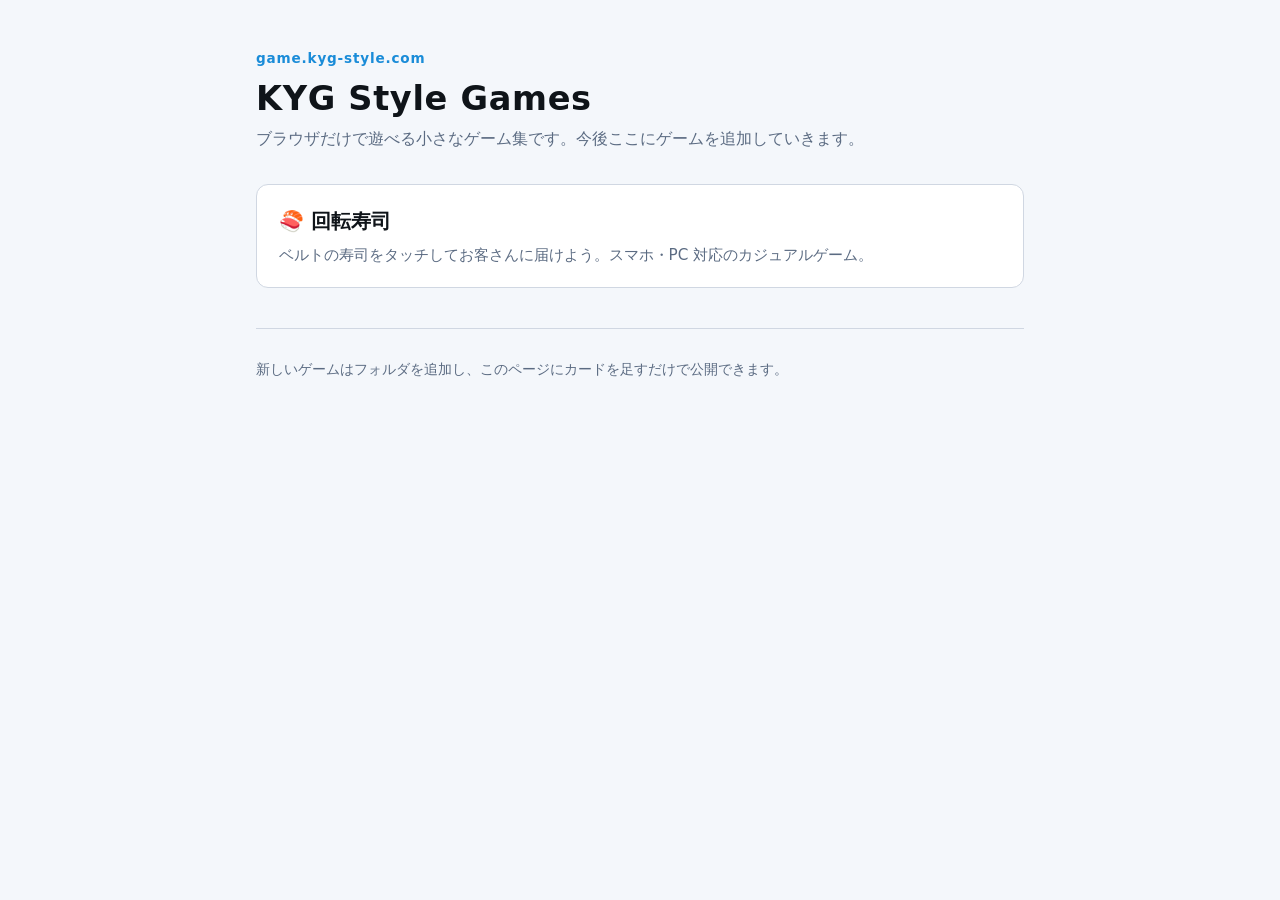
==== index.html @ 9bcfbe13 "Initial site: hub, sushi game, and game.kyg-style.com CNAME GitHub Pages hub for KYG Style Games wit" ====
<!DOCTYPE html>
<html lang="ja">
<head>
  <meta charset="UTF-8">
  <meta name="viewport" content="width=device-width, initial-scale=1">
  <meta name="color-scheme" content="light dark">
  <meta name="theme-color" content="#0f1419" media="(prefers-color-scheme: dark)">
  <meta name="theme-color" content="#f4f7fb" media="(prefers-color-scheme: light)">
  <meta name="description" content="KYG Style のブラウザ向けゲーム集。回転寿司など。">
  <title>KYG Style Games</title>
  <link rel="stylesheet" href="style.css">
  <meta property="og:type" content="website">
  <meta property="og:site_name" content="KYG Style Games">
  <meta property="og:title" content="KYG Style Games">
  <meta property="og:description" content="ブラウザだけで遊べる小さなゲーム集。回転寿司など。">
  <meta property="og:url" content="https://game.kyg-style.com/">
  <meta name="twitter:card" content="summary">
  <meta name="twitter:title" content="KYG Style Games">
  <meta name="twitter:description" content="ブラウザだけで遊べる小さなゲーム集。回転寿司など。">
</head>
<body>
  <main class="container">
    <header class="header">
      <p class="brand">game.kyg-style.com</p>
      <h1>KYG Style Games</h1>
      <p class="subtitle">ブラウザだけで遊べる小さなゲーム集です。今後ここにゲームを追加していきます。</p>
    </header>

    <section class="games" aria-label="ゲーム一覧">
      <a class="card" href="sushi/">
        <h2>🍣 回転寿司</h2>
        <p>ベルトの寿司をタッチしてお客さんに届けよう。スマホ・PC 対応のカジュアルゲーム。</p>
      </a>
    </section>

    <footer class="footer">
      <p>新しいゲームはフォルダを追加し、このページにカードを足すだけで公開できます。</p>
    </footer>
  </main>
</body>
</html>
---- style.css ----
:root {
  color-scheme: light dark;
  --bg: #0f1419;
  --surface: #1a2332;
  --border: #2f3b4d;
  --text: #e7ecf3;
  --muted: #8b9bb4;
  --accent: #1d9bf0;
  --accent-hover: #1a8cd8;
  --radius: 12px;
  --font: system-ui, -apple-system, "Segoe UI", "Hiragino Sans", "Noto Sans JP", sans-serif;
  --mono: ui-monospace, "SF Mono", Menlo, Consolas, monospace;
  --container-max: 42rem;
  --page-pad-x: 1rem;
  --page-pad-y: 2.5rem;
}

@media (prefers-color-scheme: light) {
  :root {
    --bg: #f4f7fb;
    --surface: #ffffff;
    --border: #d0d7e2;
    --text: #0f1419;
    --muted: #5b6b82;
    --accent: #1a8cd8;
    --accent-hover: #1577b8;
  }
}

*,
*::before,
*::after {
  box-sizing: border-box;
}

html {
  color-scheme: light dark;
  -webkit-text-size-adjust: 100%;
}

body {
  margin: 0;
  min-height: 100vh;
  min-height: 100dvh;
  font-family: var(--font);
  font-size: clamp(0.95rem, 0.9rem + 0.25vw, 1.05rem);
  background: var(--bg);
  color: var(--text);
  line-height: 1.6;
  overflow-x: hidden;
}

.container {
  width: min(100% - (var(--page-pad-x) * 2), var(--container-max));
  margin: 0 auto;
  padding: var(--page-pad-y) 0 calc(var(--page-pad-y) + env(safe-area-inset-bottom, 0px));
}

.brand {
  margin: 0 0 0.5rem;
  font-size: clamp(0.75rem, 0.7rem + 0.2vw, 0.85rem);
  font-weight: 600;
  letter-spacing: 0.06em;
  color: var(--accent);
  text-transform: lowercase;
}

.header h1 {
  margin: 0 0 0.4rem;
  font-size: clamp(1.45rem, 1.2rem + 1.2vw, 2.1rem);
  font-weight: 700;
  letter-spacing: 0.02em;
  line-height: 1.25;
}

.subtitle {
  margin: 0;
  color: var(--muted);
  font-size: clamp(0.9rem, 0.85rem + 0.25vw, 1rem);
}

.games {
  display: grid;
  gap: 1rem;
  margin-top: 2rem;
}

.card {
  display: block;
  padding: 1.25rem 1.35rem;
  min-height: 44px;
  border: 1px solid var(--border);
  border-radius: var(--radius);
  background: var(--surface);
  color: inherit;
  text-decoration: none;
  transition: border-color 0.15s ease, transform 0.15s ease, box-shadow 0.15s ease;
}

.card:hover,
.card:focus-visible {
  border-color: var(--accent);
  outline: none;
}

.card:focus-visible {
  box-shadow: 0 0 0 3px color-mix(in srgb, var(--accent) 35%, transparent);
}

.card h2 {
  margin: 0 0 0.4rem;
  font-size: clamp(1.05rem, 1rem + 0.4vw, 1.25rem);
  font-weight: 700;
  color: var(--text);
}

.card p {
  margin: 0;
  color: var(--muted);
  font-size: clamp(0.85rem, 0.8rem + 0.2vw, 0.95rem);
}

.footer {
  margin-top: 2.5rem;
  padding-top: 1rem;
  border-top: 1px solid var(--border);
  font-size: clamp(0.75rem, 0.7rem + 0.2vw, 0.85rem);
  color: var(--muted);
}

@media (max-width: 480px) {
  :root {
    --page-pad-x: 0.75rem;
    --page-pad-y: 1.5rem;
  }

  .card {
    padding: 1.1rem 1.15rem;
  }
}

@media (min-width: 768px) {
  :root {
    --container-max: 46rem;
    --page-pad-x: 1.25rem;
    --page-pad-y: 3rem;
  }

  .games {
    gap: 1.15rem;
  }
}

@media (min-width: 1024px) {
  :root {
    --container-max: 48rem;
  }
}
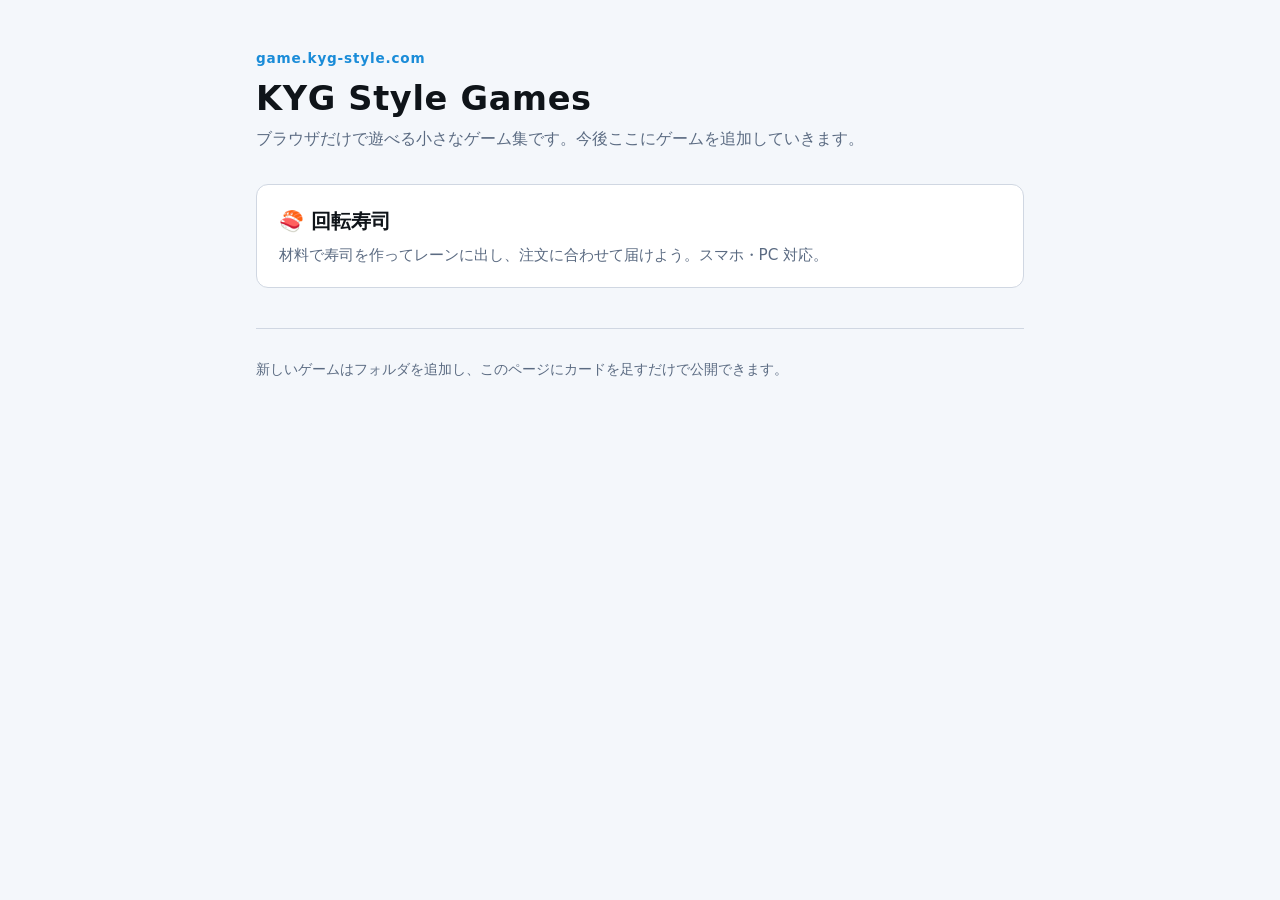
==== commit aa85813f: "Rewrite sushi: craft recipes then place on empty belt Player builds nigiri/gunkan/maki via ingredien" ====
--- a/index.html
+++ b/index.html
@@ -29,7 +29,7 @@
     <section class="games" aria-label="ゲーム一覧">
       <a class="card" href="sushi/">
         <h2>🍣 回転寿司</h2>
-        <p>ベルトの寿司をタッチしてお客さんに届けよう。スマホ・PC 対応のカジュアルゲーム。</p>
+        <p>材料で寿司を作ってレーンに出し、注文に合わせて届けよう。スマホ・PC 対応。</p>
       </a>
     </section>
 
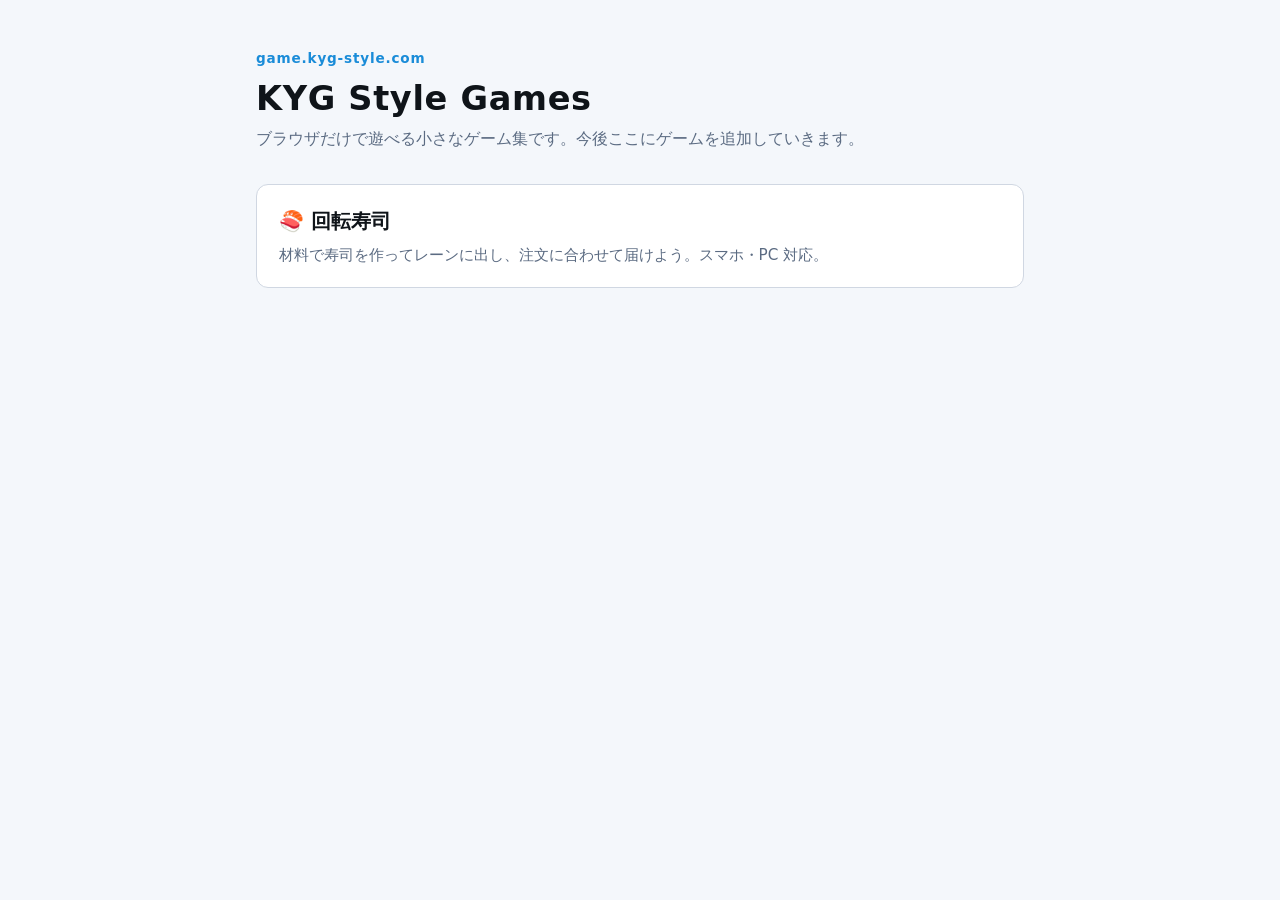
==== commit 6a52de15: "docs: remove footer explanation text from top page" ====
--- a/index.html
+++ b/index.html
@@ -17,6 +17,9 @@
   <meta name="twitter:card" content="summary">
   <meta name="twitter:title" content="KYG Style Games">
   <meta name="twitter:description" content="ブラウザだけで遊べる小さなゲーム集。回転寿司など。">
+  <!-- Google Analytics (GA4) -->
+  <script async src="https://www.googletagmanager.com/gtag/js?id=G-6NN07DBP18"></script>
+  <script src="/analytics.js"></script>
 </head>
 <body>
   <main class="container">
@@ -32,10 +35,6 @@
         <p>材料で寿司を作ってレーンに出し、注文に合わせて届けよう。スマホ・PC 対応。</p>
       </a>
     </section>
-
-    <footer class="footer">
-      <p>新しいゲームはフォルダを追加し、このページにカードを足すだけで公開できます。</p>
-    </footer>
   </main>
 </body>
 </html>
